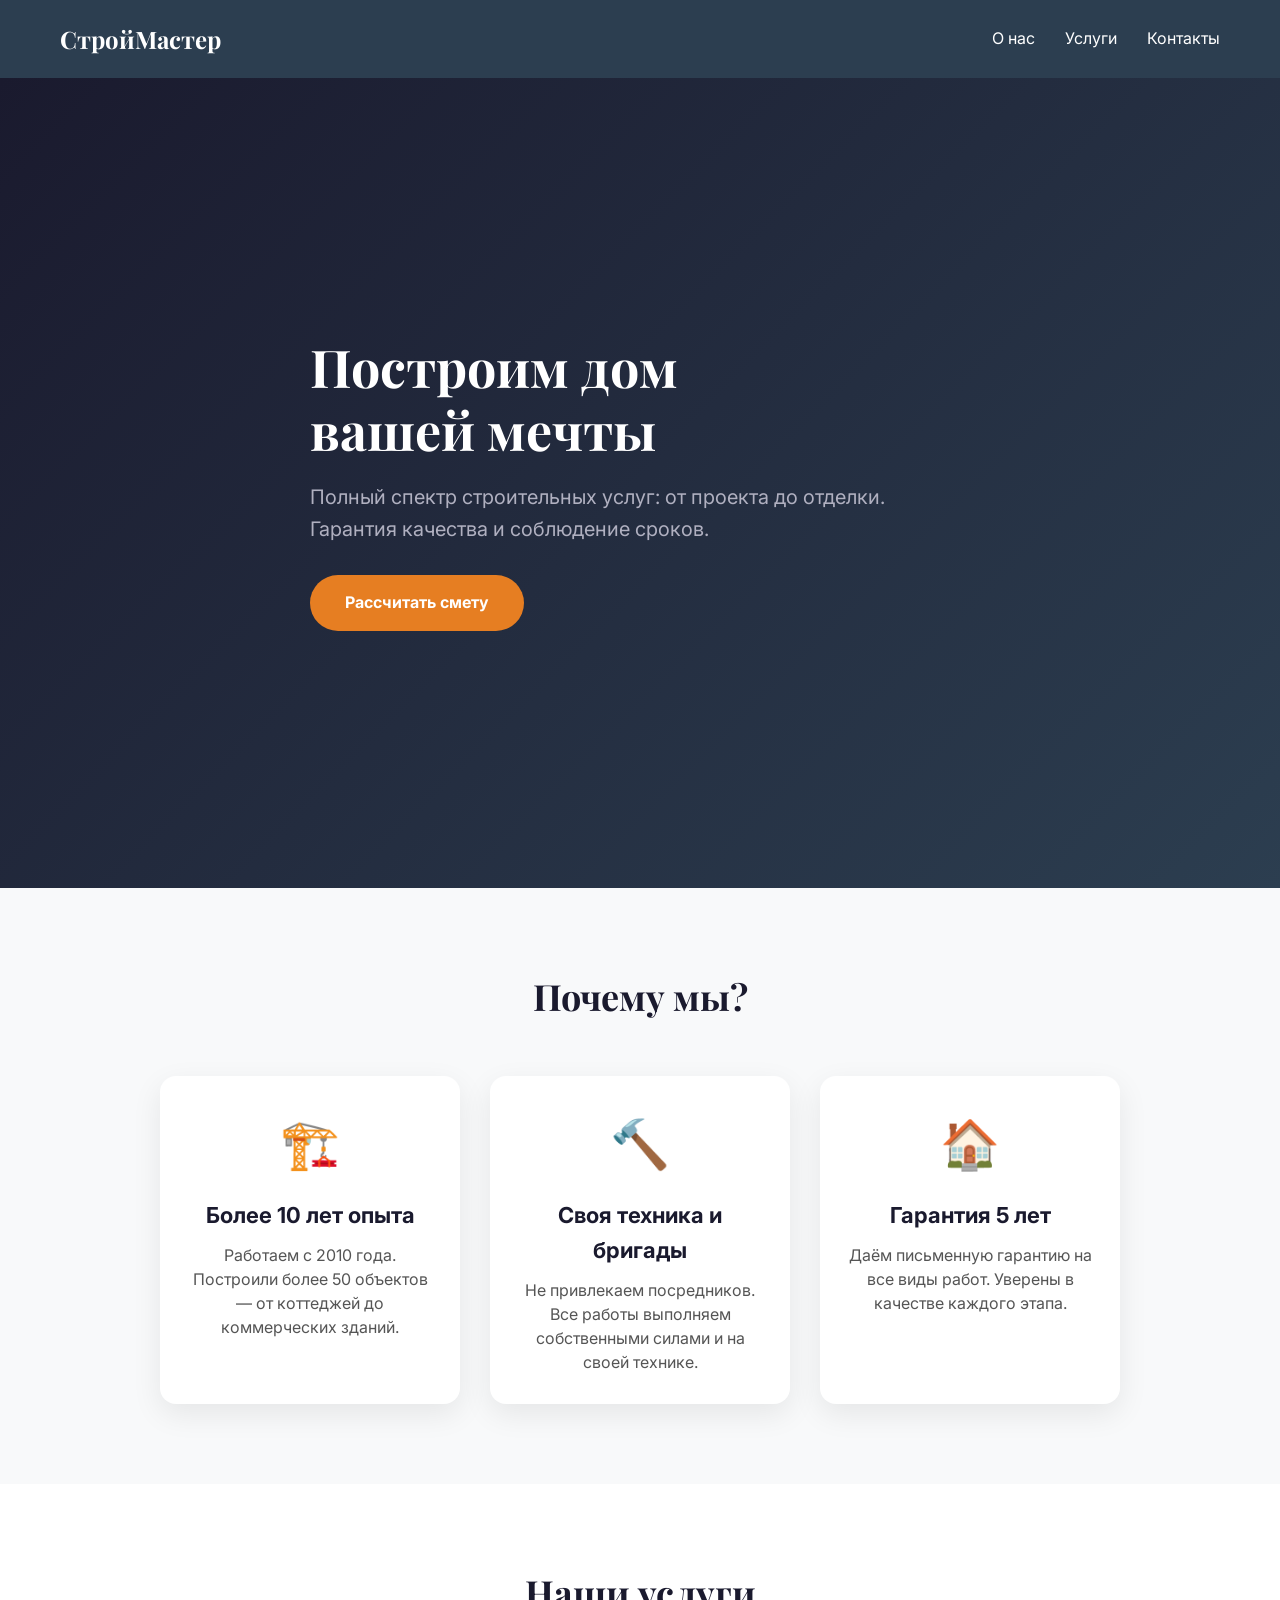
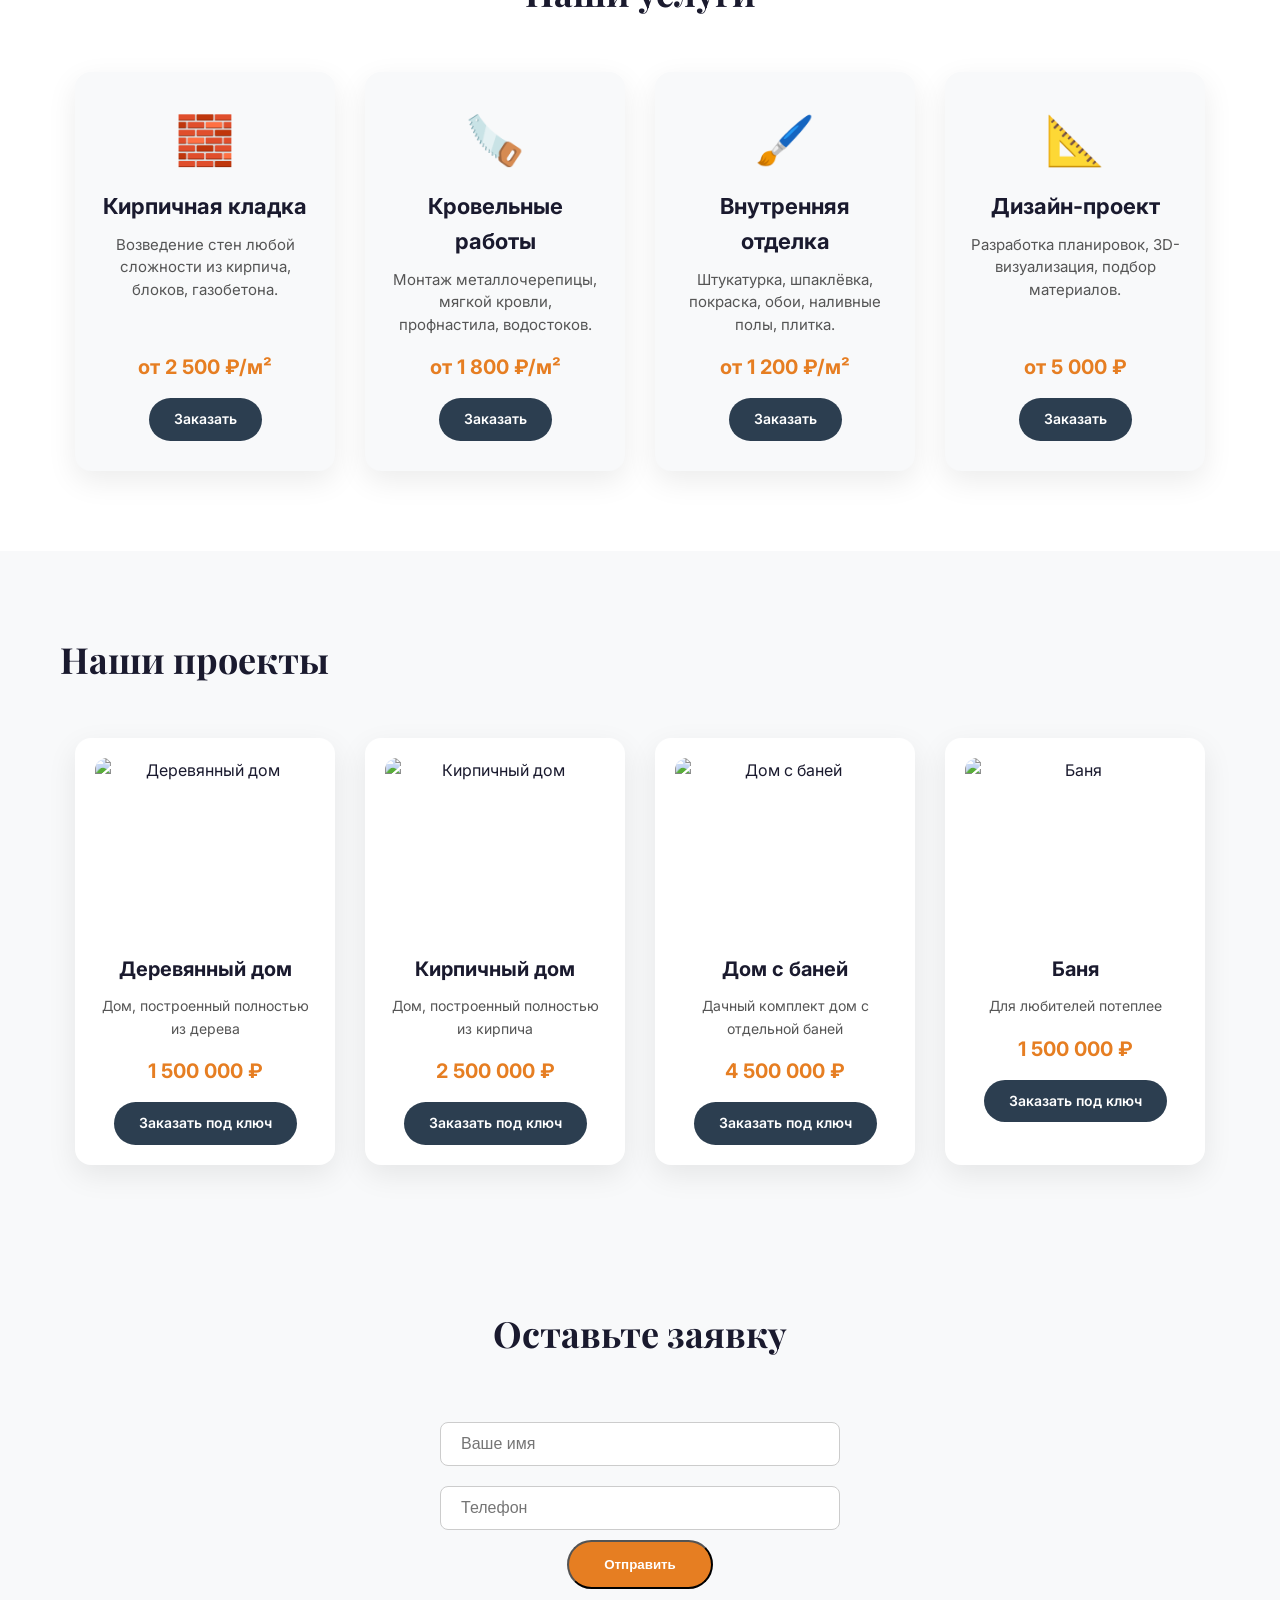
==== stroymaster/index.html @ 9d482be2 "Модальное окно работает: открытие по кнопкам, закрытие по крестику и фону" ====
<!DOCTYPE html>
<html lang="ru">
<head>
  <meta charset="UTF-8" />
  <meta name="viewport" content="width=device-width, initial-scale=1.0" />
  <title>СтройМастер - Строительные услуги</title>
  <link href="https://fonts.googleapis.com/css2?family=Inter:wght@400;700&family=Playfair+Display:wght@700&display=swap" rel="stylesheet" />
  <link rel="stylesheet" href="style.css" />
</head>
<body>

  <!-- ШАПКА -->
  <header>
    <div class="container">
      <div class="logo">СтройМастер</div>
      <nav>
        <ul>
          <li><a href="#about">О нас</a></li>
          <li><a href="#services">Услуги</a></li>
          <li><a href="#contact">Контакты</a></li>
        </ul>
      </nav>
    </div>
  </header>

  <!-- ОСНОВНОЙ КОНТЕНТ -->
  <main>

    <!-- ГЕРОЙ -->
    <section class="hero">
      <div class="container hero-content">
        <h1>Построим дом <br> вашей мечты</h1>
        <p>Полный спектр строительных услуг: от проекта до отделки. Гарантия качества и соблюдение сроков.</p>
        <a href="#contact" class="btn">Рассчитать смету</a>
      </div>
    </section>

    <!-- О НАС (ПРЕИМУЩЕСТВА) -->
    <section id="about" class="about">
      <div class="container">
        <h2 class="section-title">Почему мы?</h2>
        <div class="about-grid">
          <div class="about-card">
            <div class="about-icon">🏗️</div>
            <h3>Более 10 лет опыта</h3>
            <p>Работаем с 2010 года. Построили более 50 объектов — от коттеджей до коммерческих зданий.</p>
          </div>
          <div class="about-card">
            <div class="about-icon">🔨</div>
            <h3>Своя техника и бригады</h3>
            <p>Не привлекаем посредников. Все работы выполняем собственными силами и на своей технике.</p>
          </div>
          <div class="about-card">
            <div class="about-icon">🏠</div>
            <h3>Гарантия 5 лет</h3>
            <p>Даём письменную гарантию на все виды работ. Уверены в качестве каждого этапа.</p>
          </div>
        </div>
      </div>
    </section>

    <!-- УСЛУГИ -->
    <section id="services" class="services">
      <div class="container">
        <h2 class="section-title">Наши услуги</h2>
        <div class="services-grid">
          <!-- 1 -->
          <div class="service-card">
            <div class="service-icon">🧱</div>
            <h3>Кирпичная кладка</h3>
            <p>Возведение стен любой сложности из кирпича, блоков, газобетона.</p>
            <span class="price">от 2 500 ₽/м²</span>
            <a href="#contact" class="btn-small">Заказать</a>
          </div>
          <!-- 2 -->
          <div class="service-card">
            <div class="service-icon">🪚</div>
            <h3>Кровельные работы</h3>
            <p>Монтаж металлочерепицы, мягкой кровли, профнастила, водостоков.</p>
            <span class="price">от 1 800 ₽/м²</span>
            <a href="#contact" class="btn-small">Заказать</a>
          </div>
          <!-- 3 -->
          <div class="service-card">
            <div class="service-icon">🖌️</div>
            <h3>Внутренняя отделка</h3>
            <p>Штукатурка, шпаклёвка, покраска, обои, наливные полы, плитка.</p>
            <span class="price">от 1 200 ₽/м²</span>
            <a href="#contact" class="btn-small">Заказать</a>
          </div>
          <!-- 4 -->
          <div class="service-card">
            <div class="service-icon">📐</div>
            <h3>Дизайн-проект</h3>
            <p>Разработка планировок, 3D-визуализация, подбор материалов.</p>
            <span class="price">от 5 000 ₽</span>
            <a href="#contact" class="btn-small">Заказать</a>
          </div>
        </div>
      </div>
    </section>
    <section class="projects">
  <div class="container">
    <h2 class="section-title">Наши проекты</h2>
    <div class="projects-grid">

      <div class="project-card">
        <img src="https://images.unsplash.com/photo-1518780664697-55e3ad937233?w=600&h=400&fit=crop" alt="Деревянный дом" class="project-img" />
        <h3>Деревянный дом</h3>
        <p>Дом, построенный полностью из дерева</p>
        <span class="price">1 500 000 ₽</span>
        <a href="#" class="btn-small">Заказать под ключ</a>
      </div>

      <div class="project-card">
        <img src="https://images.unsplash.com/photo-1564013799919-ab600027ffc6?w=600&h=400&fit=crop" alt="Кирпичный дом" class="project-img" />
        <h3>Кирпичный дом</h3>
        <p>Дом, построенный полностью из кирпича</p>
        <span class="price">2 500 000 ₽</span>
        <a href="#" class="btn-small">Заказать под ключ</a>
      </div>

      <div class="project-card">
        <img src="https://images.unsplash.com/photo-1580587771525-78b9dba3b914?w=600&h=400&fit=crop" alt="Дом с баней" class="project-img" />
        <h3>Дом с баней</h3>
        <p>Дачный комплект дом с отдельной баней</p>
        <span class="price">4 500 000 ₽</span>
        <a href="#" class="btn-small">Заказать под ключ</a>
      </div>

      <div class="project-card">
        <img src="https://images.unsplash.com/photo-1600566753190-17f0baa2a6c3?w=600&h=400&fit=crop" alt="Баня" class="project-img" />
        <h3>Баня</h3>
        <p>Для любителей потеплее</p>
        <span class="price">1 500 000 ₽</span>
        <a href="#" class="btn-small">Заказать под ключ</a>
      </div>

    </div>
  </div>
</section>
<section class="form-section">
  <div class ="container">
    <h2 class="section-title">Оставьте заявку</h2>
    <form id="orderForm">
      <input type="text" id="name" placeholder="Ваше имя" required />
      <input type="tel" id="phone" placeholder="Телефон" required />
      <button type="submit" class="btn">Отправить</button>
    </form>
<div id="formMessage"></div>
</div>
</section>
</main>
<script>
  const form = document.getElementById('orderForm');
  const messageBlock = document.getElementById('formMessage');

  if (form && messageBlock) {
    form.addEventListener('submit', function (event) {
      event.preventDefault();

      const name = document.getElementById('name').value.trim();
      const phone = document.getElementById('phone').value.trim();

      if (name === '' || phone === '') {
        messageBlock.textContent = '❌ Заполните все поля!';
        messageBlock.style.color = 'red';
      } else if (phone.length < 10) {
        messageBlock.textContent = '❌ Введите корректный номер (не менее 10 цифр)';
        messageBlock.style.color = 'red';
      } else {
        messageBlock.textContent = '✅ Спасибо! Мы свяжемся с вами.';
        messageBlock.style.color = 'green';
        document.getElementById('name').value = '';
        document.getElementById('phone').value = '';
      }
    });
  }
</script>
<script>
  console.log('Скрипт анимации загружен');
  const sections = document.querySelectorAll('.about, .services, .projects, .form-section');
  const observer = new IntersectionObserver((entries) => {
    entries.forEach(entry => {
      if (entry.isIntersecting) {
        entry.target.classList.add('visible');
      }
    });
  }, {
    threshold: 0.2
  });
  sections.forEach(section => observer.observe(section));
</script>
<button id="backToTop" class="back-to-top" title="Наверх">⬆</button>
<script>
  const backToTopBtn = document.getElementById('backToTop');

  window.addEventListener('scroll', function () {
    if (window.scrollY > 500) {
      backToTopBtn.classList.add('show');
    } else {
      backToTopBtn.classList.remove('show');
    }
  });

  backToTopBtn.addEventListener('click', function () {
    window.scrollTo({
      top: 0,
      behavior: 'smooth'
    });
  });
</script>
<div id="modal" class="modal">
  <div class="modal-content">
    <span class="close-modal">&times;</span>
    <h2>Оставьте заявку</h2>
    <form id="modalForm">
      <input type="text" id="modalName" placeholder="Ваше имя" required />
      <input type="tel" id="modalPhone" placeholder="Телефон" required />
      <button type="submit" class="btn">Отправить</button>
    </form>
    <div id="modalMessage"></div>
  </div>
</div>
</div>
<script>
  const modal = document.getElementById('modal');
  const closeBtn = document.querySelector('.close-modal');
  const orderBtns = document.querySelectorAll('.btn, .btn-small');

  orderBtns.forEach(btn => {
    btn.addEventListener('click', function(e) {
      e.preventDefault();
      modal.classList.add('show');
    });
  });

  closeBtn.addEventListener('click', function() {
    modal.classList.remove('show');
  });

  modal.addEventListener('click', function(e) {
    if (e.target === modal) modal.classList.remove('show');
  });
</script>
</body>
</html>
---- stroymaster/style.css ----
/* 1. Обнуление отступов */
*, *::before, *::after {
  margin: 0;
  padding: 0;
  box-sizing: border-box;
  scroll-behavior: smooth;
}

body {
  font-family: 'Inter', sans-serif;
  line-height: 1.6;
  color: #1a1a2e;
  background-color: #ffffff;
}

.container {
  max-width: 1200px;
  margin: 0 auto;
  padding: 0 20px;
}

/* ======= ШАПКА ======= */
header {
  background-color: #2c3e50; /* тёмно-синий */
  color: #ffffff;
  padding: 20px 0;
}

header .container {
  display: flex;
  justify-content: space-between;
  align-items: center;
}

.logo {
  font-size: 24px;
  font-weight: 700;
  font-family: 'Playfair Display', serif;
}

nav ul {
  list-style: none;
  display: flex;
  gap: 30px;
}

nav ul li a {
  color: #ffffff;
  text-decoration: none;
  font-weight: 400;
  transition: color 0.3s;
}

nav ul li a:hover {
  color: #e67e22; /* оранжевый акцент */
}

/* ======= ГЕРОЙ ======= */
.hero {
  background: linear-gradient(135deg, #1a1a2e 0%, #2c3e50 100%);
  color: #ffffff;
  min-height: 90vh;
  display: flex;
  align-items: center;
}

.hero-content {
  max-width: 700px;
}

.hero h1 {
  font-family: 'Playfair Display', serif;
  font-size: 52px;
  line-height: 1.2;
  margin-bottom: 20px;
}

.hero p {
  font-size: 20px;
  margin-bottom: 30px;
  color: #b0b0c0;
}

.btn {
  display: inline-block;
  background-color: #e67e22; /* оранжевый */
  color: #ffffff;
  padding: 15px 35px;
  border-radius: 50px;
  text-decoration: none;
  font-weight: 700;
  transition: background-color 0.3s, transform 0.2s;
}

.btn:hover {
  background-color: #d35400; /* тёмно-оранжевый */
  transform: scale(1.05);
}

/* ======= О НАС ======= */
.about {
  padding: 80px 0;
  background-color: #f8f9fa;
  text-align: center;
}

.section-title {
  font-family: 'Playfair Display', serif;
  font-size: 36px;
  margin-bottom: 50px;
  color: #1a1a2e;
}

.about-grid {
  display: flex;
  gap: 30px;
  justify-content: center;
  flex-wrap: wrap;
}

.about-card {
  background-color: #ffffff;
  padding: 30px 25px;
  border-radius: 16px;
  box-shadow: 0 10px 30px rgba(0, 0, 0, 0.08);
  width: 300px;
  text-align: center;
  transition: transform 0.3s, box-shadow 0.3s;
}

.about-card:hover {
  transform: translateY(-10px);
  box-shadow: 0 15px 40px rgba(0, 0, 0, 0.15);
}

.about-icon {
  font-size: 48px;
  margin-bottom: 15px;
}

.about-card h3 {
  font-size: 22px;
  margin-bottom: 10px;
  color: #1a1a2e;
}

.about-card p {
  font-size: 16px;
  line-height: 1.5;
  color: #555;
}

/* ======= УСЛУГИ ======= */
.services {
  padding: 80px 0;
  background-color: #ffffff;
  text-align: center;
}

.services-grid {
  display: flex;
  gap: 30px;
  justify-content: center;
  flex-wrap: wrap;
}

.service-card {
  background-color: #f8f9fa;
  padding: 30px 25px;
  border-radius: 16px;
  box-shadow: 0 10px 30px rgba(0, 0, 0, 0.08);
  width: 260px;
  text-align: center;
  transition: transform 0.3s, box-shadow 0.3s;
  display: flex;
  flex-direction: column;
  align-items: center;
}

.service-card:hover {
  transform: translateY(-10px);
  box-shadow: 0 15px 40px rgba(0, 0, 0, 0.15);
}

.service-icon {
  font-size: 48px;
  margin-bottom: 10px;
}

.service-card h3 {
  font-size: 22px;
  margin-bottom: 10px;
  color: #1a1a2e;
}

.service-card p {
  font-size: 15px;
  line-height: 1.5;
  color: #555;
  margin-bottom: 15px;
  flex-grow: 1;
}

.price {
  font-size: 20px;
  font-weight: 700;
  color: #e67e22; /* оранжевый */
  margin-bottom: 15px;
}

.btn-small {
  display: inline-block;
  background-color: #2c3e50; /* тёмно-синий */
  color: #ffffff;
  padding: 10px 25px;
  border-radius: 50px;
  text-decoration: none;
  font-weight: 600;
  font-size: 14px;
  transition: background-color 0.3s, transform 0.2s;
}

.btn-small:hover {
  background-color: #e67e22; /* оранжевый при наведении */
  transform: scale(1.05);
}
.projects {
  padding: 80px 0;
  background-color: #f8f9fa;
}

.projects-grid {
  display: flex;
  gap: 30px;
  justify-content: center;
  flex-wrap: wrap;
}

.projects-card {
  background-color: #ffffff;
  padding: 25px 20px;
  border-radius: 16px;
  box-shadow: 0 10px 30px rgba(0, 0, 0, 0.08);
  width: 260px;
  text-align: center;
  transition: transform 0.3s, box-shadow 0.3s;
  display: flex;
  flex-direction:column;
  align-items:center;
}

.projects-card:hover {
  transform: translateY(-10px);
  box-shadow: 0 15px 40px rgba(0, 0, 0, 0.15);
}

.projects-icon {
  font-size: 48px;
  margin-bottom: 10px;
}

.projects-card h3 {
  font-size: 22px;
  margin-bottom: 10px;
  color: #1a1a2e;
}

.projects-card p {
  font-size: 14px;
  color: #555;
  margin-bottom: 15px;
}

@media (max-width: 768px) {
  .project-card {
    width: 100%;
    max-width: 350px;
  }
}

/* ======= АДАПТИВНОСТЬ ======= */
@media (max-width: 768px) {
  .hero h1 {
    font-size: 32px;
  }
  .hero p {
    font-size: 17px;
  }
  .about-card,
  .service-card {
    width: 100%;
    max-width: 350px;
  }
  header .container {
    flex-direction: column;
    gap: 15px;
  }
  nav ul {
    gap: 15px;
    flex-wrap: wrap;
    justify-content: center;
  }
}
/* ======= НАШИ ПРОЕКТЫ ======= */
.projects {
  padding: 80px 0;
  background-color: #f8f9fa;
}

.projects-grid {
  display: flex;
  gap: 30px;
  justify-content: center;
  flex-wrap: wrap;
}

.project-card {
  background-color: #ffffff;
  padding: 25px 20px;
  border-radius: 16px;
  box-shadow: 0 10px 30px rgba(0,0,0,0.08);
  width: 260px;
  text-align: center;
  transition: transform 0.3s, box-shadow 0.3s;
  display: flex;
  flex-direction: column;
  align-items: center;
}

.project-card:hover {
  transform: translateY(-10px);
  box-shadow: 0 15px 40px rgba(0,0,0,0.15);
}

.project-icon {
  font-size: 48px;
  margin-bottom: 10px;
}

.project-card h3 {
  font-size: 20px;
  margin-bottom: 10px;
  color: #1a1a2e;
}

.project-card p {
  font-size: 14px;
  color: #555;
  margin-bottom: 15px;
}

@media (max-width: 768px) {
  .project-card {
    width: 100%;
    max-width: 350px;
  }
}
.form-section {
  padding: 60px 0;
  background-color: #f8f9fa;
  text-align: center;
}

form {
  max-width: 400px;
  margin: 0 auto;
}

input {
  width: 100%;
  padding: 12px 20px;
  margin: 10px 0;
  border: 1px solid #ccc;
  border-radius: 8px;
  font-size: 16px;
  box-sizing: border-box;
}

input:focus {
  border-color: #e67e22;
  outline: none;
}

#formMessage {
  margin-top: 15px;
  font-weight: 600;
}

@media (max-width: 600px) {
  .hero h1 {
    font-size: 16px;
  }
  .about-grid,
  .services-grid,
  .projects-grid {
    flex-direction: column;
    align-items: center;
  }
  .about-card,
  .service-card,
  .project-card {
    width: 90%;
    max-width: 350px;
  }
  form {
    width: 90%;
  }
  input {
    width: 100%;
  }
}
.about,
.services,
.projects,
.form-section {
  opacity: 0;
  transform: translateY(40px);    /* ✅ Без пробела */
  transition: opacity 1.8s ease, transform 1.8s ease;
}
.about.visible,
.services.visible,
.projects.visible,
.form-section.visible {           /* ✅ Добавил .form-section.visible, чтобы форма тоже появлялась */
  opacity: 1;
  transform: translateY(0);       /* ✅ Без пробела */
}
.back-to-top {
  position: fixed;
  bottom: 30px;
  right: 30px;
  width: 50px;
  height: 50px;
  border-radius: 50%;
  background-color: #e67e22;
  color: #ffffff;
  border: none;
  font-size: 24px;
  cursor: pointer;
  box-shadow: 0 4px 15px rgba(0, 0, 0, 0.2);
  transition: opacity 0.3s, transform 0.3s;
  opacity: 0;
  transform: translateY(20px);
  pointer-events: none;
  z-index: 1000;
}
.back-to-top.show {
  opacity: 1;
  transform: translateY(0);
  pointer-events: auto;
}
.back-to-top:hover {
  background-color: #d35400;
  transform: scale(1.1);
}
.project-img {
  width: 100%;
  height: 180px;
  object-fit: cover;
  border-radius: 12 px;
  margin-bottom: 15 px;
}
.project-card {
  background-color: #ffffff;
  padding: 20px; /* Внутренние отступы */
  border-radius: 16px;
  box-shadow: 0 10px 30px rgba(0,0,0,0.08);
  width: 260px;
  text-align: center;
  transition: transform 0.3s, box-shadow 0.3s;
  display: flex;
  flex-direction: column;
  align-items: center;
  overflow: hidden; /* ← ЭТО ГЛАВНОЕ: обрезает всё, что выходит за границы */
}

.project-img {
  width: 100%;
  height: 180px;          /* Фиксированная высота */
  object-fit: cover;      /* Обрезает фото, сохраняя пропорции */
  border-radius: 12px;    /* Скругление углов */
  margin-bottom: 15px;
}
.modal {
  display: none;
  position: fixed;
  top: 0;
  left: 0;
  width: 100%;
  height: 100%;
  background: rgba(0,0,0,0.6);
  justify-content: center;
  align-items: center;
  z-index: 1000;
}
.modal.show {
  display: flex;
}
.modal-content {
  background: white;
  padding: 30px;
  border-radius: 16px;
  max-width: 400px;
  width: 90%;
  position: relative;
}
.close-modal {
  position: absolute;
  top: 10px;
  right: 15px;
  font-size: 28px;
  cursor: pointer;
}
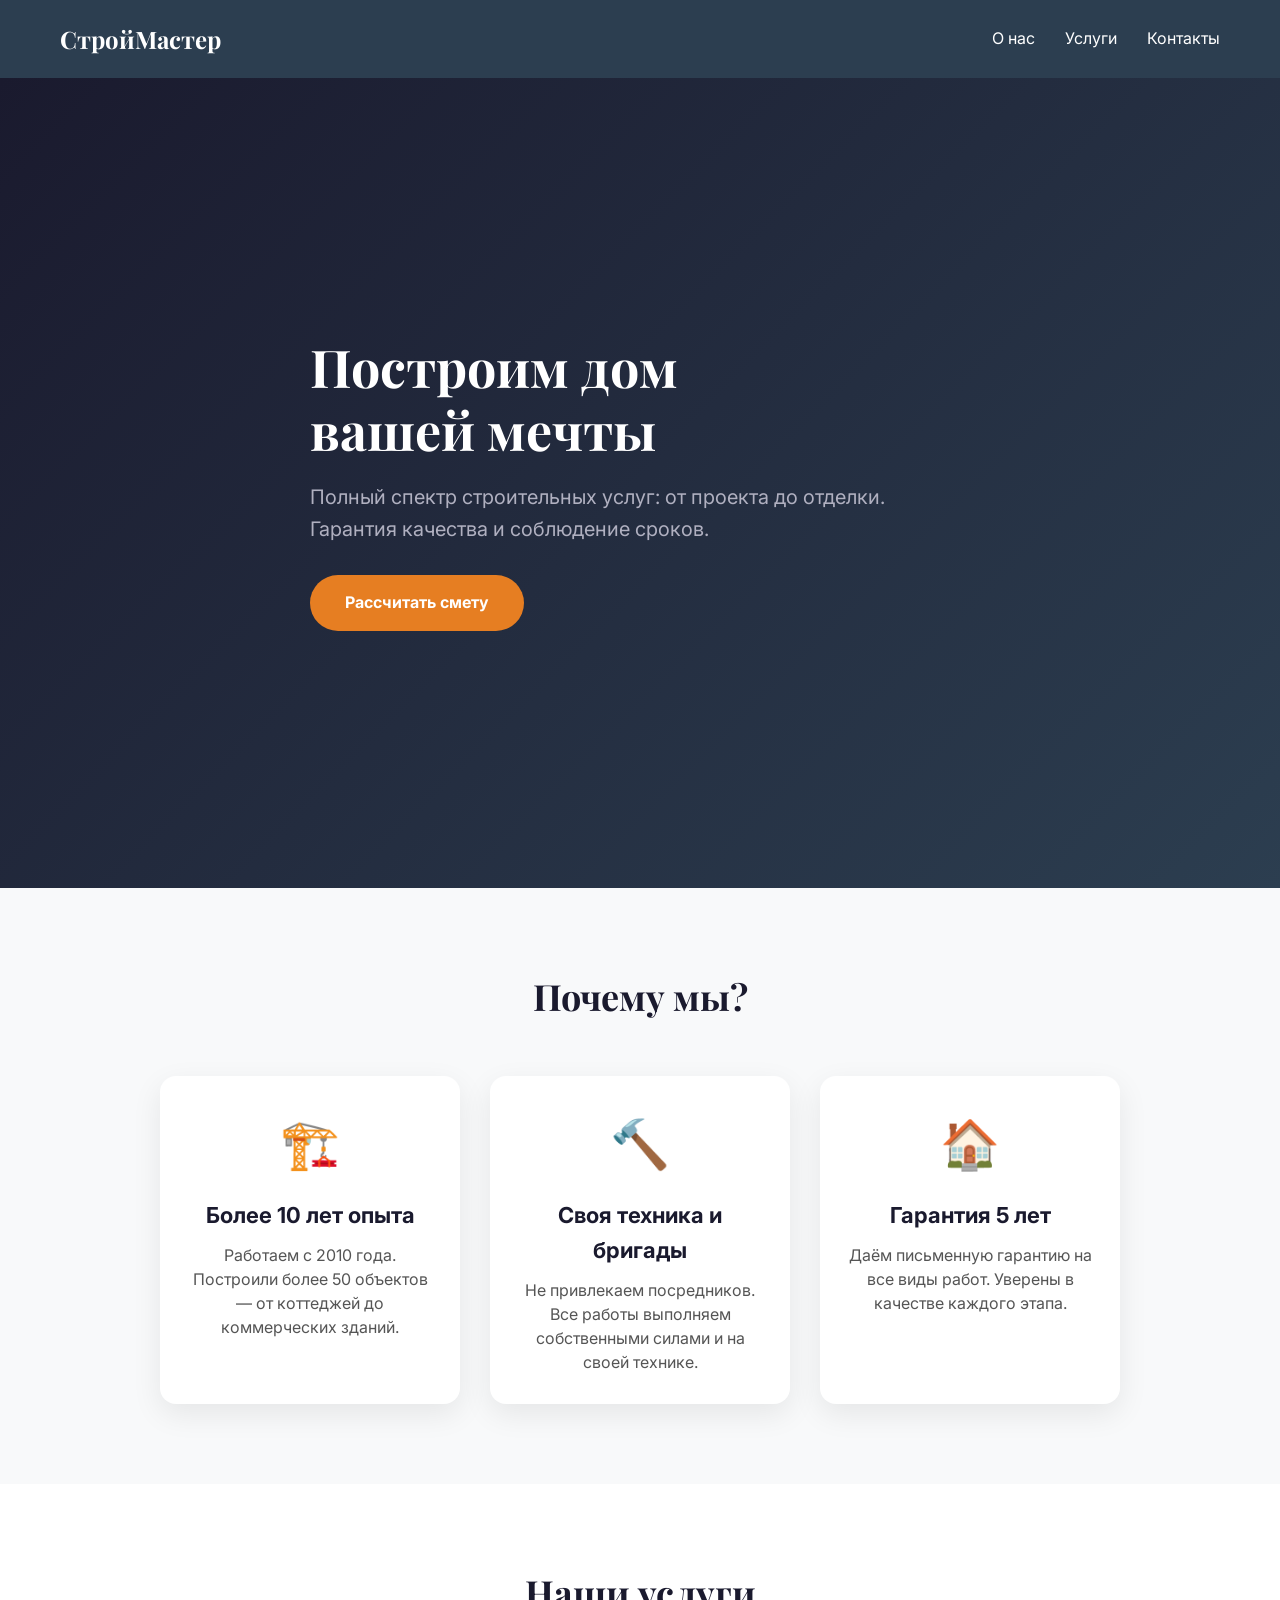
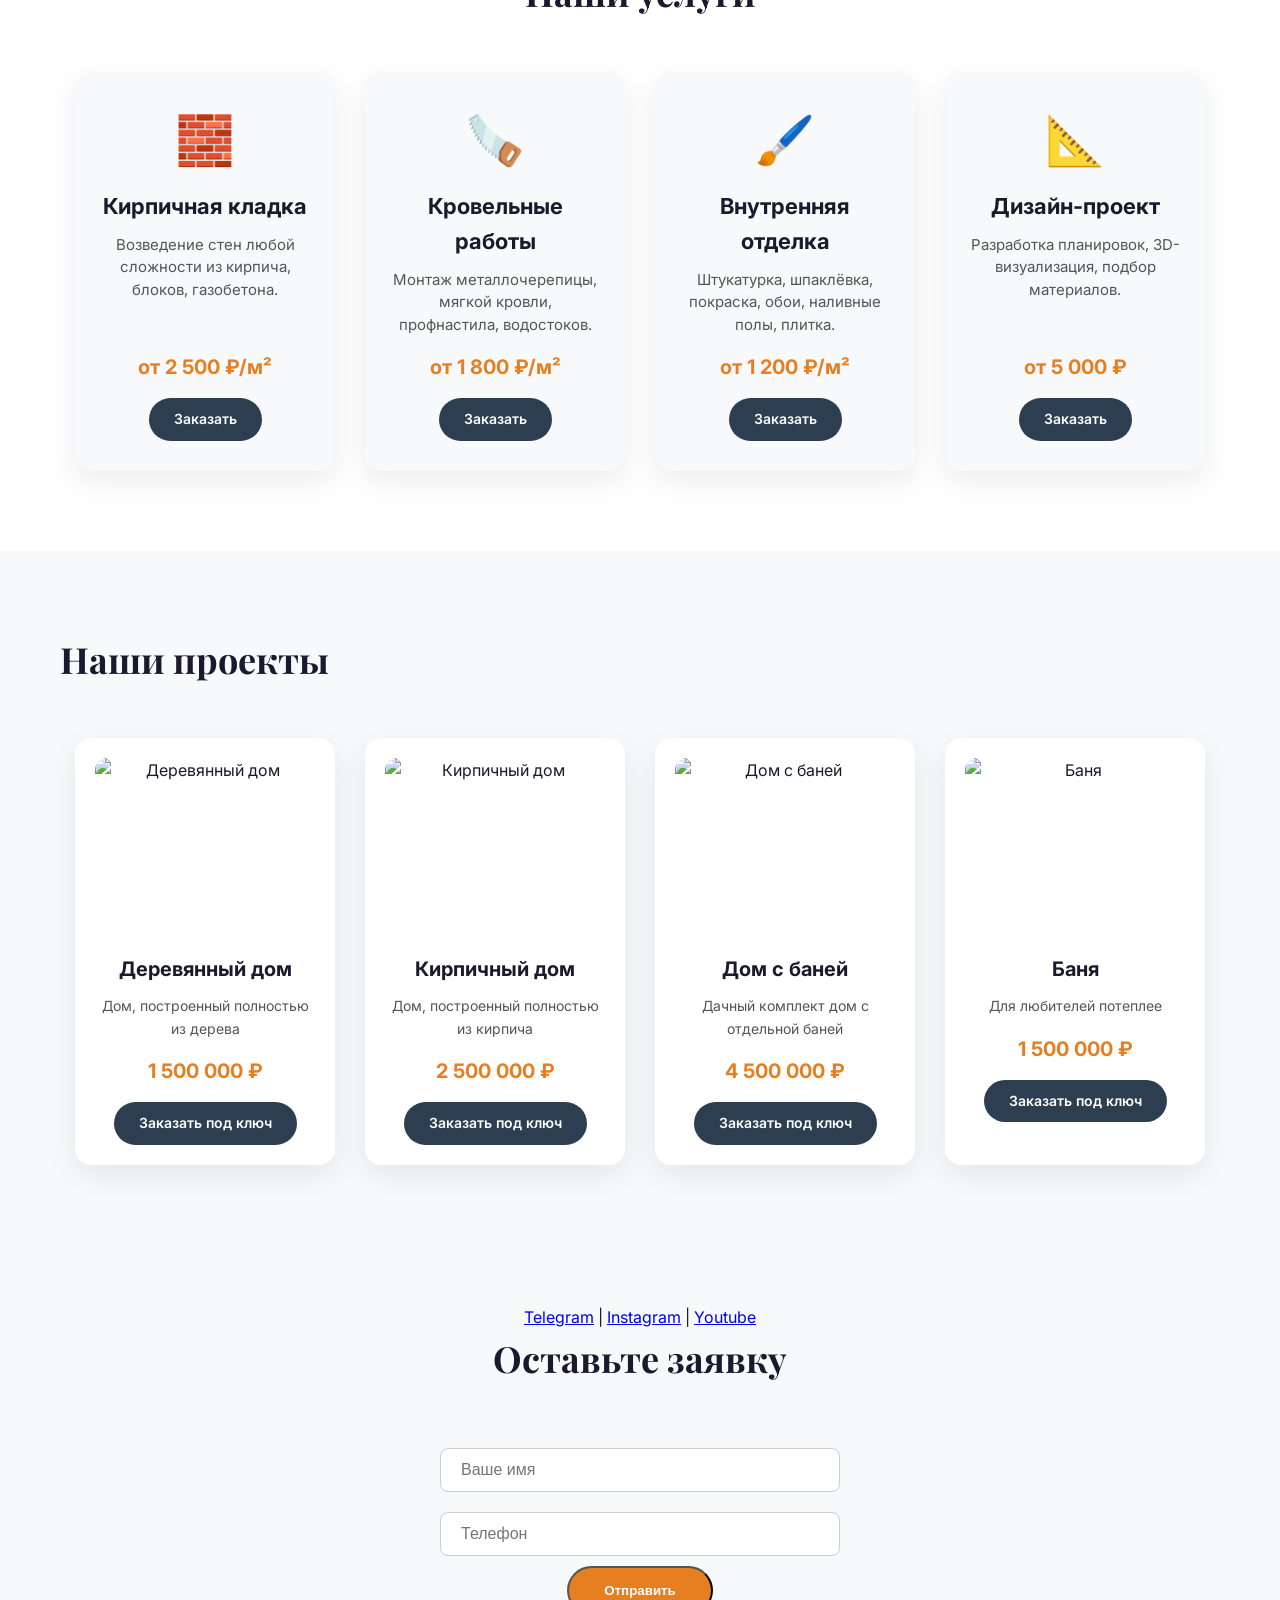
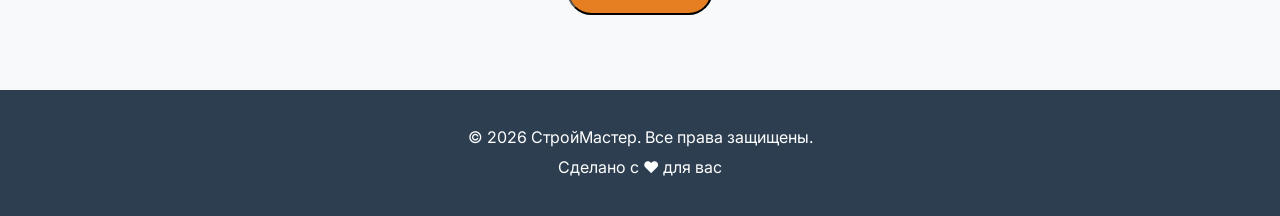
==== commit 5fd6f70e: "Добавил футер с автоматическим годом и копирайтом" ====
--- a/stroymaster/index.html
+++ b/stroymaster/index.html
@@ -141,6 +141,11 @@
 </section>
 <section class="form-section">
   <div class ="container">
+    <div class="social-links">
+      <a href="#">Telegram</a> |
+      <a href="#">Instagram</a> |
+      <a href="#">Youtube</a>
+    </div>
     <h2 class="section-title">Оставьте заявку</h2>
     <form id="orderForm">
       <input type="text" id="name" placeholder="Ваше имя" required />
@@ -243,5 +248,16 @@
     if (e.target === modal) modal.classList.remove('show');
   });
 </script>
+<footer class="footer">
+  <div class="container">
+    <p>© <span id="year" ></span> СтройМастер. Все права защищены.</p>
+    <p>Сделано с ❤️ для вас</p>
+  </div>
+</footer>
+<script>
+  const yearSpan = document.getElementById ('year');
+  const currentYear = new Date ().getFullYear();
+  yearSpan.textContent = currentYear;
+</script>
 </body>
 </html>
--- a/stroymaster/style.css
+++ b/stroymaster/style.css
@@ -509,4 +509,22 @@
   right: 15px;
   font-size: 28px;
   cursor: pointer;
+}
+.footer {
+  background-color: #2c3e50;
+  color: #ffffff;
+  padding: 30px 0;
+  text-align: center;
+  margin-top: 0;
+}
+.footer p {
+  margin: 5px 0;
+}
+.socia-links a {
+  color: #e67e22;
+  text-decoration: none;
+  margin: 0 10px;
+}
+.social-links a:hover {
+  color: #ffffff;
 }
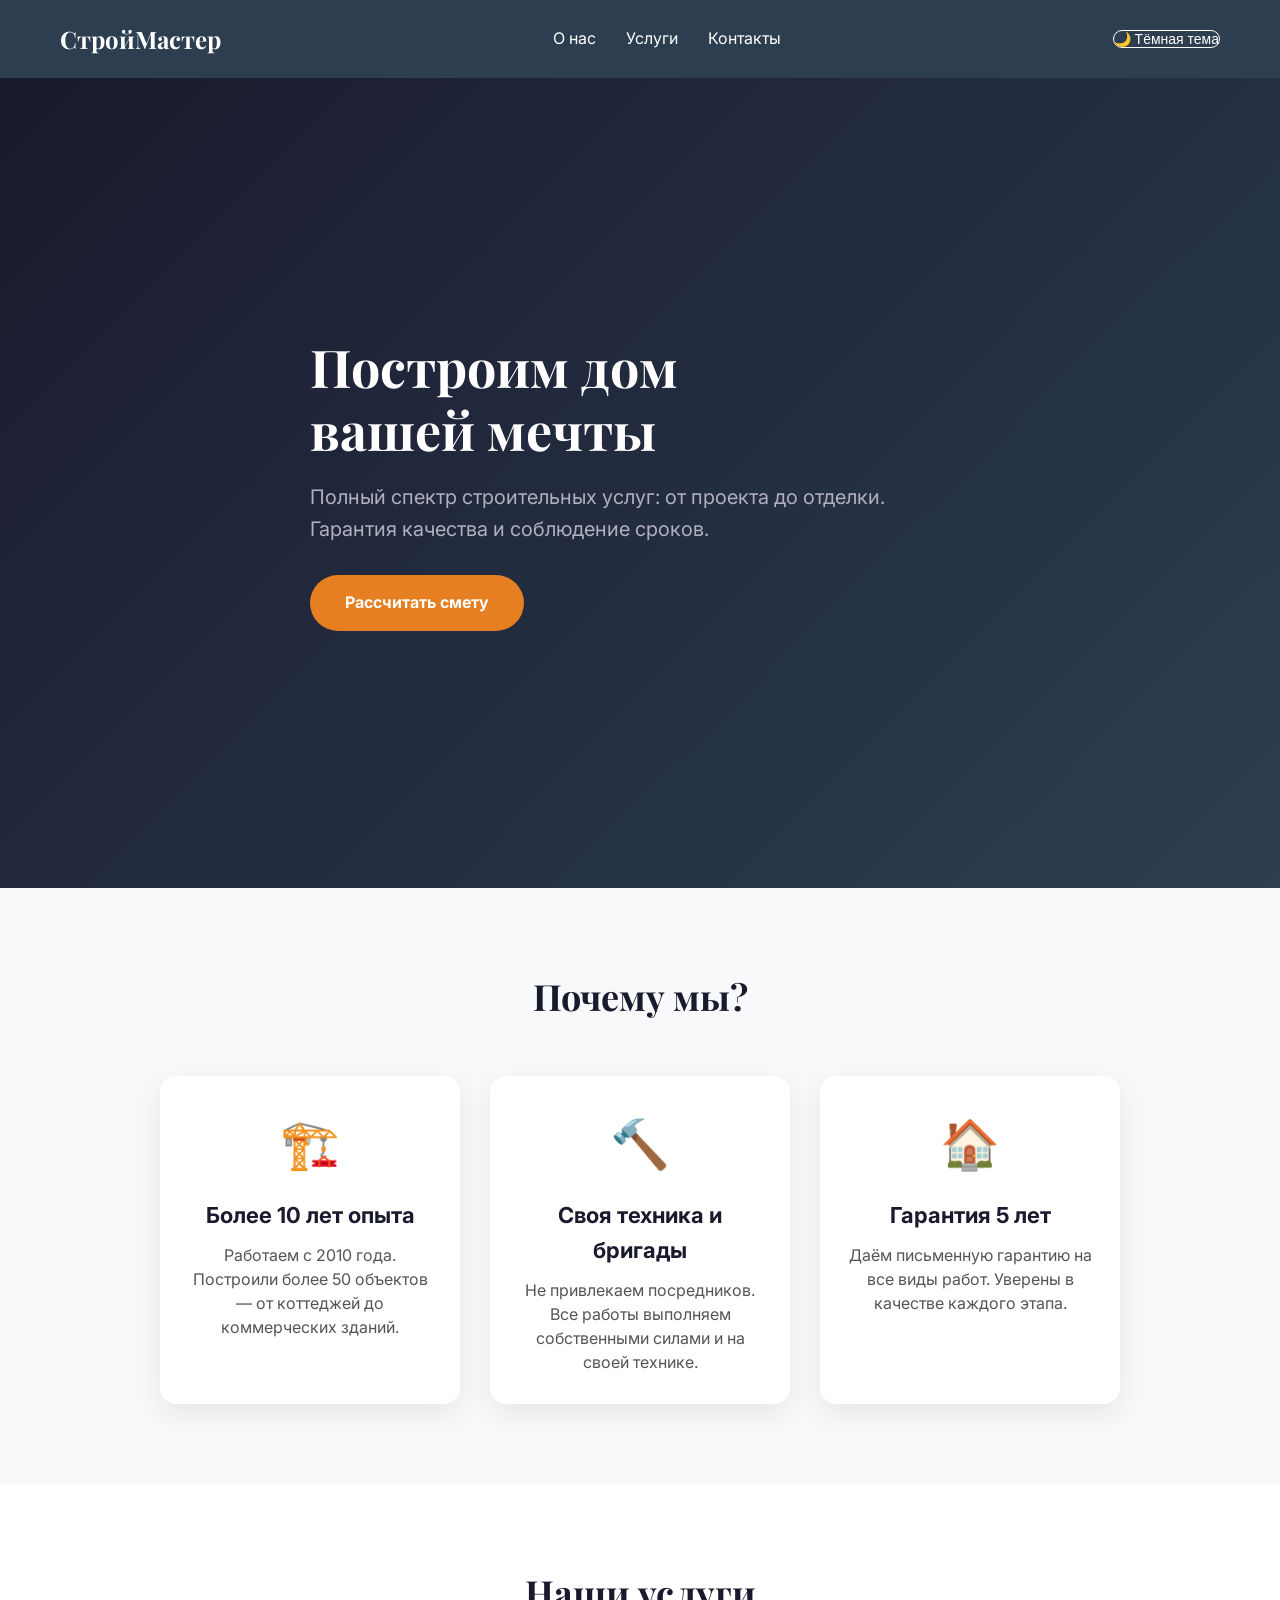
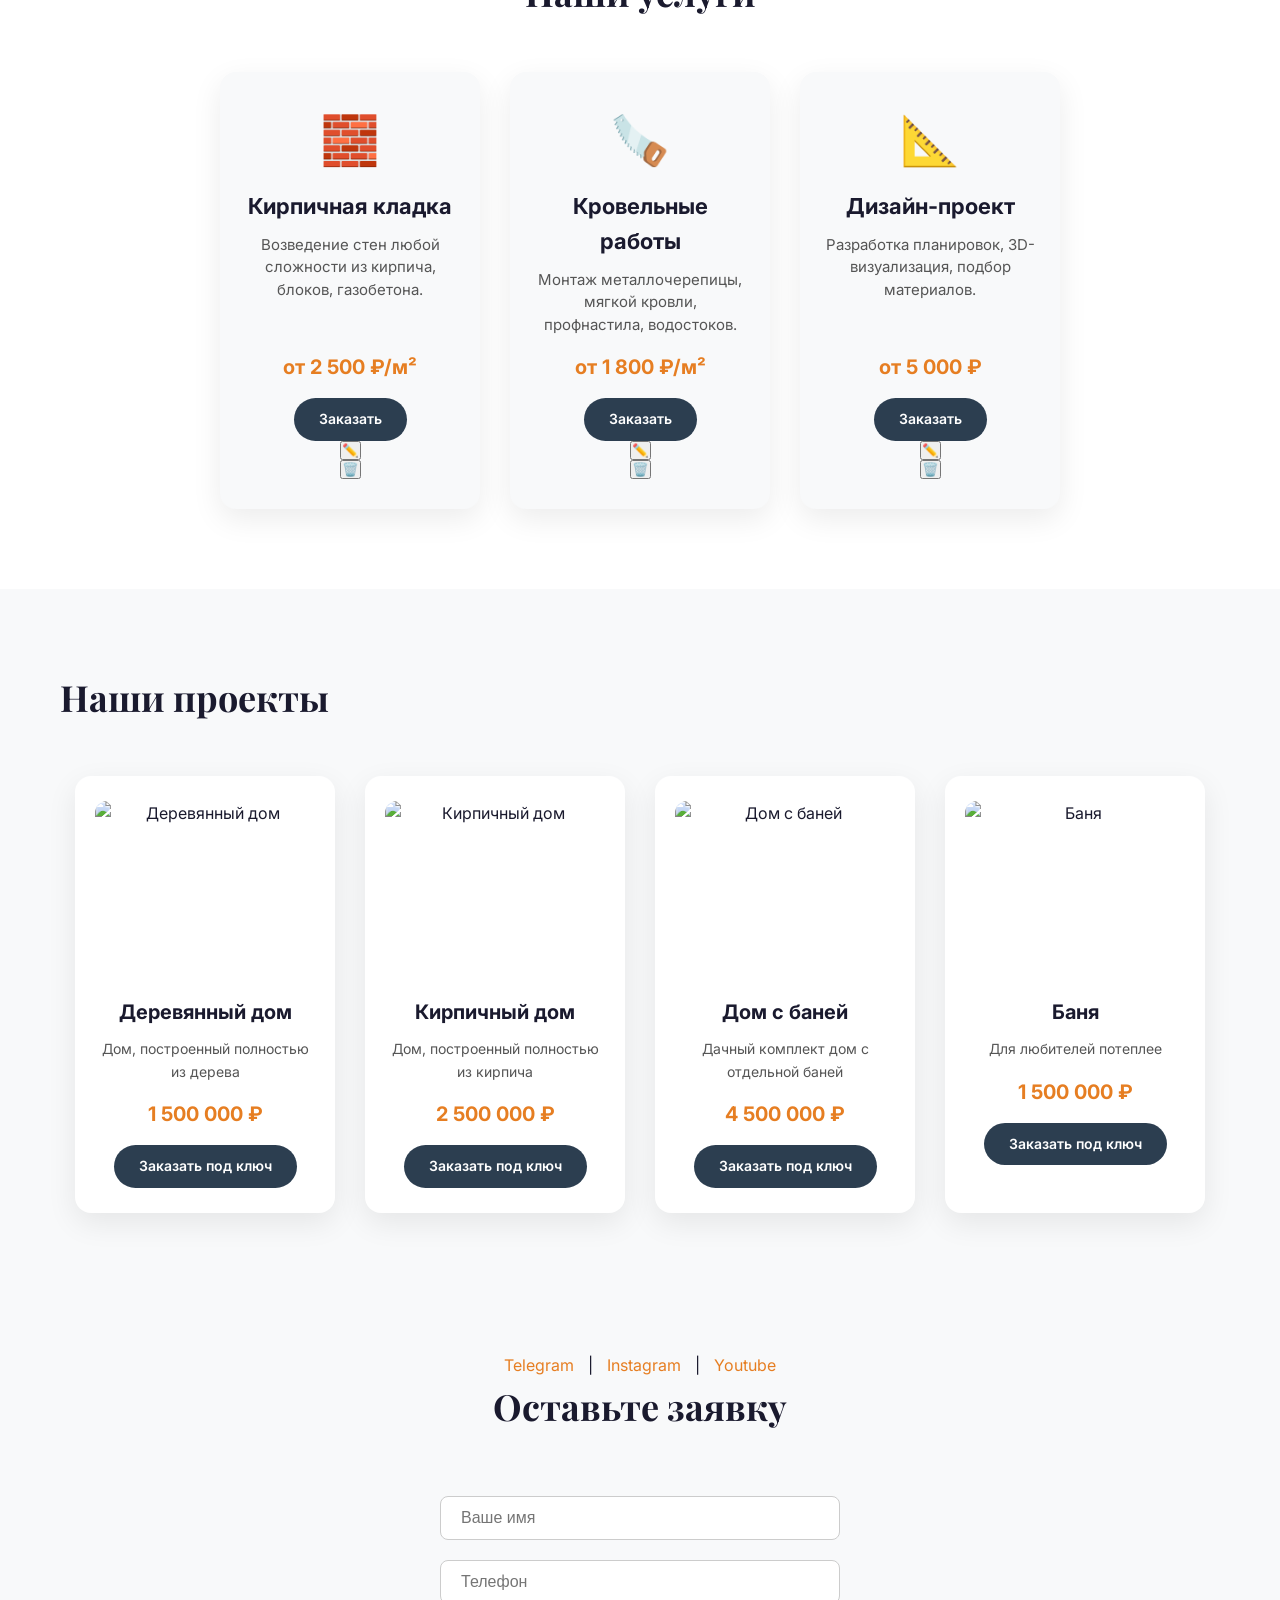
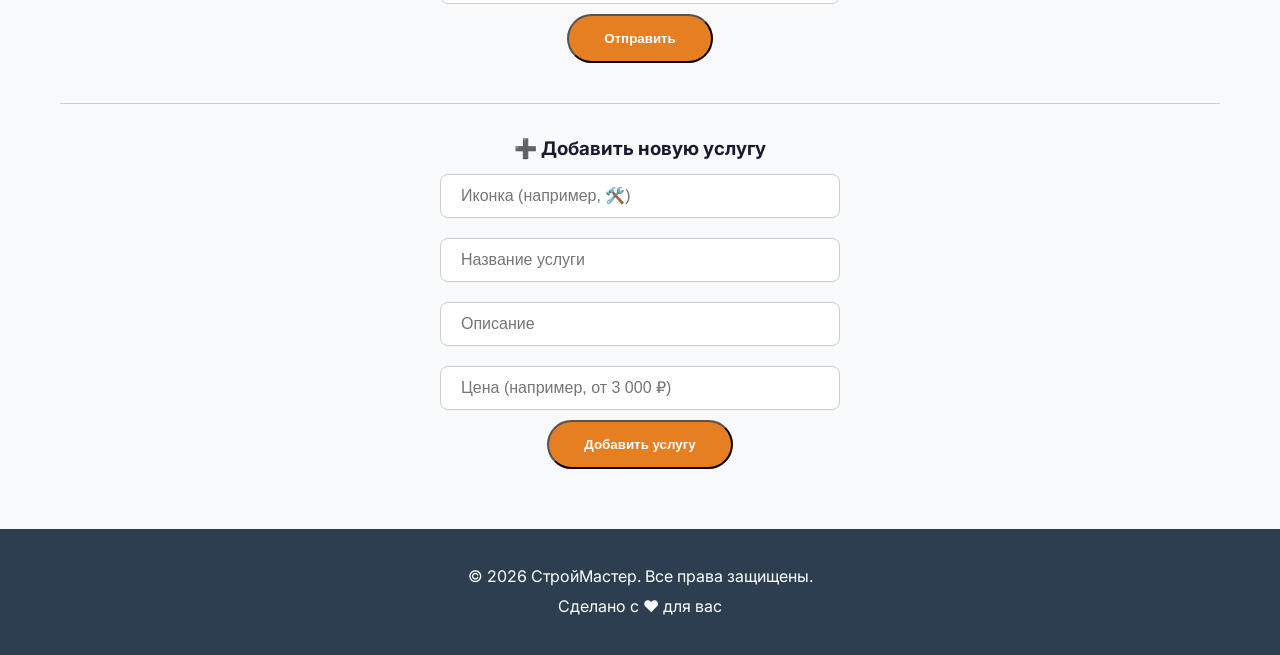
==== commit b91f28fd: "Проект СтройМастер завершён: полный CRUD для услуг, тёмная тема, адаптивность" ====
--- a/stroymaster/index.html
+++ b/stroymaster/index.html
@@ -20,6 +20,7 @@
           <li><a href="#contact">Контакты</a></li>
         </ul>
       </nav>
+      <button id="themeToggle" class="theme-toggle">🌙 Тёмная тема</button>
     </div>
   </header>
 
@@ -35,7 +36,7 @@
       </div>
     </section>
 
-    <!-- О НАС (ПРЕИМУЩЕСТВА) -->
+    <!-- О НАС -->
     <section id="about" class="about">
       <div class="container">
         <h2 class="section-title">Почему мы?</h2>
@@ -63,201 +64,372 @@
     <section id="services" class="services">
       <div class="container">
         <h2 class="section-title">Наши услуги</h2>
-        <div class="services-grid">
-          <!-- 1 -->
-          <div class="service-card">
-            <div class="service-icon">🧱</div>
-            <h3>Кирпичная кладка</h3>
-            <p>Возведение стен любой сложности из кирпича, блоков, газобетона.</p>
-            <span class="price">от 2 500 ₽/м²</span>
-            <a href="#contact" class="btn-small">Заказать</a>
-          </div>
-          <!-- 2 -->
-          <div class="service-card">
-            <div class="service-icon">🪚</div>
-            <h3>Кровельные работы</h3>
-            <p>Монтаж металлочерепицы, мягкой кровли, профнастила, водостоков.</p>
-            <span class="price">от 1 800 ₽/м²</span>
-            <a href="#contact" class="btn-small">Заказать</a>
-          </div>
-          <!-- 3 -->
-          <div class="service-card">
-            <div class="service-icon">🖌️</div>
-            <h3>Внутренняя отделка</h3>
-            <p>Штукатурка, шпаклёвка, покраска, обои, наливные полы, плитка.</p>
-            <span class="price">от 1 200 ₽/м²</span>
-            <a href="#contact" class="btn-small">Заказать</a>
-          </div>
-          <!-- 4 -->
-          <div class="service-card">
-            <div class="service-icon">📐</div>
-            <h3>Дизайн-проект</h3>
-            <p>Разработка планировок, 3D-визуализация, подбор материалов.</p>
-            <span class="price">от 5 000 ₽</span>
-            <a href="#contact" class="btn-small">Заказать</a>
+        <div class="services-grid"></div>
+      </div>
+    </section>
+
+    <!-- ПРОЕКТЫ -->
+    <section class="projects">
+      <div class="container">
+        <h2 class="section-title">Наши проекты</h2>
+        <div class="projects-grid">
+          <div class="project-card">
+            <img src="https://images.unsplash.com/photo-1518780664697-55e3ad937233?w=600&h=400&fit=crop" alt="Деревянный дом" class="project-img" />
+            <h3>Деревянный дом</h3>
+            <p>Дом, построенный полностью из дерева</p>
+            <span class="price">1 500 000 ₽</span>
+            <a href="#" class="btn-small">Заказать под ключ</a>
+          </div>
+          <div class="project-card">
+            <img src="https://images.unsplash.com/photo-1564013799919-ab600027ffc6?w=600&h=400&fit=crop" alt="Кирпичный дом" class="project-img" />
+            <h3>Кирпичный дом</h3>
+            <p>Дом, построенный полностью из кирпича</p>
+            <span class="price">2 500 000 ₽</span>
+            <a href="#" class="btn-small">Заказать под ключ</a>
+          </div>
+          <div class="project-card">
+            <img src="https://images.unsplash.com/photo-1580587771525-78b9dba3b914?w=600&h=400&fit=crop" alt="Дом с баней" class="project-img" />
+            <h3>Дом с баней</h3>
+            <p>Дачный комплект дом с отдельной баней</p>
+            <span class="price">4 500 000 ₽</span>
+            <a href="#" class="btn-small">Заказать под ключ</a>
+          </div>
+          <div class="project-card">
+            <img src="https://images.unsplash.com/photo-1600566753190-17f0baa2a6c3?w=600&h=400&fit=crop" alt="Баня" class="project-img" />
+            <h3>Баня</h3>
+            <p>Для любителей потеплее</p>
+            <span class="price">1 500 000 ₽</span>
+            <a href="#" class="btn-small">Заказать под ключ</a>
           </div>
         </div>
       </div>
     </section>
-    <section class="projects">
-  <div class="container">
-    <h2 class="section-title">Наши проекты</h2>
-    <div class="projects-grid">
-
-      <div class="project-card">
-        <img src="https://images.unsplash.com/photo-1518780664697-55e3ad937233?w=600&h=400&fit=crop" alt="Деревянный дом" class="project-img" />
-        <h3>Деревянный дом</h3>
-        <p>Дом, построенный полностью из дерева</p>
-        <span class="price">1 500 000 ₽</span>
-        <a href="#" class="btn-small">Заказать под ключ</a>
+
+    <!-- ФОРМА СВЯЗИ + ДОБАВЛЕНИЕ УСЛУГИ -->
+    <section class="form-section">
+      <div class="container">
+        <div class="social-links">
+          <a href="#">Telegram</a> |
+          <a href="#">Instagram</a> |
+          <a href="#">Youtube</a>
+        </div>
+        <h2 class="section-title">Оставьте заявку</h2>
+        <form id="orderForm">
+          <input type="text" id="name" placeholder="Ваше имя" required />
+          <input type="tel" id="phone" placeholder="Телефон" required />
+          <button type="submit" class="btn">Отправить</button>
+        </form>
+        <div id="formMessage"></div>
+
+        <!-- ФОРМА ДОБАВЛЕНИЯ УСЛУГИ -->
+        <div style="margin-top: 40px; border-top: 1px solid #ccc; padding-top: 30px;">
+          <h3>➕ Добавить новую услугу</h3>
+          <form id="addServiceForm">
+            <input type="text" id="newServiceIcon" placeholder="Иконка (например, 🛠️)" />
+            <input type="text" id="newServiceTitle" placeholder="Название услуги" />
+            <input type="text" id="newServiceDesc" placeholder="Описание" />
+            <input type="text" id="newServicePrice" placeholder="Цена (например, от 3 000 ₽)" />
+            <button type="submit" class="btn">Добавить услугу</button>
+          </form>
+        </div>
       </div>
-
-      <div class="project-card">
-        <img src="https://images.unsplash.com/photo-1564013799919-ab600027ffc6?w=600&h=400&fit=crop" alt="Кирпичный дом" class="project-img" />
-        <h3>Кирпичный дом</h3>
-        <p>Дом, построенный полностью из кирпича</p>
-        <span class="price">2 500 000 ₽</span>
-        <a href="#" class="btn-small">Заказать под ключ</a>
-      </div>
-
-      <div class="project-card">
-        <img src="https://images.unsplash.com/photo-1580587771525-78b9dba3b914?w=600&h=400&fit=crop" alt="Дом с баней" class="project-img" />
-        <h3>Дом с баней</h3>
-        <p>Дачный комплект дом с отдельной баней</p>
-        <span class="price">4 500 000 ₽</span>
-        <a href="#" class="btn-small">Заказать под ключ</a>
-      </div>
-
-      <div class="project-card">
-        <img src="https://images.unsplash.com/photo-1600566753190-17f0baa2a6c3?w=600&h=400&fit=crop" alt="Баня" class="project-img" />
-        <h3>Баня</h3>
-        <p>Для любителей потеплее</p>
-        <span class="price">1 500 000 ₽</span>
-        <a href="#" class="btn-small">Заказать под ключ</a>
-      </div>
-
+    </section>
+
+  </main>
+
+  <!-- КНОПКА НАВЕРХ -->
+  <button id="backToTop" class="back-to-top" title="Наверх">⬆</button>
+
+  <!-- МОДАЛЬНОЕ ОКНО (основное) -->
+  <div id="modal" class="modal">
+    <div class="modal-content">
+      <span class="close-modal">&times;</span>
+      <h2>Оставьте заявку</h2>
+      <form id="modalForm">
+        <input type="text" id="modalName" placeholder="Ваше имя" required />
+        <input type="tel" id="modalPhone" placeholder="Телефон" required />
+        <button type="submit" class="btn">Отправить</button>
+      </form>
+      <div id="modalMessage"></div>
     </div>
   </div>
-</section>
-<section class="form-section">
-  <div class ="container">
-    <div class="social-links">
-      <a href="#">Telegram</a> |
-      <a href="#">Instagram</a> |
-      <a href="#">Youtube</a>
+
+  <!-- МОДАЛЬНОЕ ОКНО РЕДАКТИРОВАНИЯ УСЛУГИ -->
+  <div id="editModal" class="modal">
+    <div class="modal-content">
+      <span class="close-edit-modal">&times;</span>
+      <h2>Редактировать услугу</h2>
+      <form id="editServiceForm">
+        <input type="text" id="editIcon" placeholder="Иконка" />
+        <input type="text" id="editTitle" placeholder="Название" />
+        <input type="text" id="editDesc" placeholder="Описание" />
+        <input type="text" id="editPrice" placeholder="Цена" />
+        <input type="hidden" id="editIndex" value="" />
+        <button type="submit" class="btn">Сохранить</button>
+      </form>
     </div>
-    <h2 class="section-title">Оставьте заявку</h2>
-    <form id="orderForm">
-      <input type="text" id="name" placeholder="Ваше имя" required />
-      <input type="tel" id="phone" placeholder="Телефон" required />
-      <button type="submit" class="btn">Отправить</button>
-    </form>
-<div id="formMessage"></div>
-</div>
-</section>
-</main>
-<script>
-  const form = document.getElementById('orderForm');
-  const messageBlock = document.getElementById('formMessage');
-
-  if (form && messageBlock) {
-    form.addEventListener('submit', function (event) {
+  </div>
+
+  <!-- ФУТЕР -->
+  <footer class="footer">
+    <div class="container">
+      <p>© <span id="year"></span> СтройМастер. Все права защищены.</p>
+      <p>Сделано с ❤️ для вас</p>
+    </div>
+  </footer>
+
+  <!-- СКРИПТЫ -->
+  <script>
+    // === ВАЛИДАЦИЯ ===
+    function validateFormData(name, phone) {
+      const cleanName = name.trim();
+      const cleanPhone = phone.trim();
+      if (cleanName === '' || cleanPhone === '') {
+        return { success: false, message: '❌ Заполните все поля!' };
+      }
+      if (cleanName.length < 2) {
+        return { success: false, message: '❌ Имя должно содержать хотя бы 2 символа' };
+      }
+      if (!/^\d+$/.test(cleanPhone)) {
+        return { success: false, message: '❌ Телефон должен содержать только цифры' };
+      }
+      if (cleanPhone.length < 10) {
+        return { success: false, message: '❌ Введите корректный номер (не менее 10 цифр)' };
+      }
+      return { success: true, message: '✅ Спасибо! Мы свяжемся с вами.' };
+    }
+
+    // === ОСНОВНАЯ ФОРМА ===
+    const form = document.getElementById('orderForm');
+    const messageBlock = document.getElementById('formMessage');
+    if (form && messageBlock) {
+      form.addEventListener('submit', function(event) {
+        event.preventDefault();
+        const name = document.getElementById('name').value;
+        const phone = document.getElementById('phone').value;
+        const result = validateFormData(name, phone);
+        messageBlock.textContent = result.message;
+        messageBlock.style.color = result.success ? 'green' : 'red';
+        if (result.success) {
+          document.getElementById('name').value = '';
+          document.getElementById('phone').value = '';
+        }
+      });
+    }
+
+    // === АНИМАЦИЯ ПОЯВЛЕНИЯ СЕКЦИЙ ===
+    const sections = document.querySelectorAll('.about, .services, .projects, .form-section');
+    const observer = new IntersectionObserver((entries) => {
+      entries.forEach(entry => {
+        if (entry.isIntersecting) {
+          entry.target.classList.add('visible');
+        }
+      });
+    }, { threshold: 0.2 });
+    sections.forEach(section => observer.observe(section));
+
+    // === КНОПКА "НАВЕРХ" ===
+    const backToTopBtn = document.getElementById('backToTop');
+    window.addEventListener('scroll', function() {
+      if (window.scrollY > 500) {
+        backToTopBtn.classList.add('show');
+      } else {
+        backToTopBtn.classList.remove('show');
+      }
+    });
+    backToTopBtn.addEventListener('click', function() {
+      window.scrollTo({ top: 0, behavior: 'smooth' });
+    });
+
+    // === МОДАЛЬНОЕ ОКНО (основное) ===
+    const modal = document.getElementById('modal');
+    const modalForm = document.getElementById('modalForm');
+    const modalMessage = document.getElementById('modalMessage');
+    const closeBtn = document.querySelector('.close-modal');
+
+    const orderBtns = document.querySelectorAll('.btn, .btn-small');
+    orderBtns.forEach(btn => {
+      btn.addEventListener('click', function(e) {
+        e.preventDefault();
+        modal.classList.add('show');
+      });
+    });
+
+    if (closeBtn) {
+      closeBtn.addEventListener('click', function() {
+        modal.classList.remove('show');
+      });
+    }
+
+    modal.addEventListener('click', function(e) {
+      if (e.target === modal) {
+        modal.classList.remove('show');
+      }
+    });
+
+    modalForm.addEventListener('submit', function(event) {
       event.preventDefault();
-
-      const name = document.getElementById('name').value.trim();
-      const phone = document.getElementById('phone').value.trim();
-
-      if (name === '' || phone === '') {
-        messageBlock.textContent = '❌ Заполните все поля!';
-        messageBlock.style.color = 'red';
-      } else if (phone.length < 10) {
-        messageBlock.textContent = '❌ Введите корректный номер (не менее 10 цифр)';
-        messageBlock.style.color = 'red';
+      const name = document.getElementById('modalName').value;
+      const phone = document.getElementById('modalPhone').value;
+      const result = validateFormData(name, phone);
+      modalMessage.textContent = result.message;
+      modalMessage.style.color = result.success ? 'green' : 'red';
+      if (result.success) {
+        document.getElementById('modalName').value = '';
+        document.getElementById('modalPhone').value = '';
+      }
+    });
+
+    // === УПРАВЛЕНИЕ УСЛУГАМИ (CRUD) ===
+
+    // Данные (загрузка из localStorage или начальный массив)
+    let servicesData = [];
+    const savedServices = localStorage.getItem('services');
+    if (savedServices) {
+      servicesData = JSON.parse(savedServices);
+    } else {
+      servicesData = [
+        { icon: '🧱', title: 'Кирпичная кладка', description: 'Возведение стен любой сложности из кирпича, блоков, газобетона.', price: 'от 2 500 ₽/м²' },
+        { icon: '🪚', title: 'Кровельные работы', description: 'Монтаж металлочерепицы, мягкой кровли, профнастила, водостоков.', price: 'от 1 800 ₽/м²' },
+        { icon: '📐', title: 'Дизайн-проект', description: 'Разработка планировок, 3D-визуализация, подбор материалов.', price: 'от 5 000 ₽' }
+      ];
+      localStorage.setItem('services', JSON.stringify(servicesData));
+    }
+
+    // Рендер услуг
+    function renderServices() {
+      const container = document.querySelector('.services-grid');
+      if (!container) return;
+
+      container.innerHTML = '';
+
+      servicesData.forEach((item, index) => {
+        const card = document.createElement('div');
+        card.className = 'service-card';
+
+        card.innerHTML = `
+          <div class="service-icon">${item.icon}</div>
+          <h3>${item.title}</h3>
+          <p>${item.description}</p>
+          <span class="price">${item.price}</span>
+          <a href="#contact" class="btn-small">Заказать</a>
+          <button class="edit-service" data-index="${index}">✏️</button>
+          <button class="delete-service" data-index="${index}">🗑️</button>
+        `;
+
+        container.appendChild(card);
+      });
+
+      // Обработчики удаления
+      document.querySelectorAll('.delete-service').forEach(btn => {
+        btn.addEventListener('click', function() {
+          const index = parseInt(this.dataset.index);
+          servicesData.splice(index, 1);
+          localStorage.setItem('services', JSON.stringify(servicesData));
+          renderServices();
+        });
+      });
+
+      // Обработчики редактирования
+      document.querySelectorAll('.edit-service').forEach(btn => {
+        btn.addEventListener('click', function() {
+          const index = parseInt(this.dataset.index);
+          openEditModal(index);
+        });
+      });
+    }
+
+    // Открытие модалки редактирования
+    function openEditModal(index) {
+      const item = servicesData[index];
+      document.getElementById('editIcon').value = item.icon || '';
+      document.getElementById('editTitle').value = item.title || '';
+      document.getElementById('editDesc').value = item.description || '';
+      document.getElementById('editPrice').value = item.price || '';
+      document.getElementById('editIndex').value = index;
+      document.getElementById('editModal').classList.add('show');
+    }
+
+    // Закрытие модалки редактирования
+    document.querySelector('.close-edit-modal').addEventListener('click', function() {
+      document.getElementById('editModal').classList.remove('show');
+    });
+
+    document.getElementById('editModal').addEventListener('click', function(e) {
+      if (e.target === this) {
+        this.classList.remove('show');
+      }
+    });
+
+    // Сохранение изменений при редактировании
+    document.getElementById('editServiceForm').addEventListener('submit', function(e) {
+      e.preventDefault();
+
+      const index = parseInt(document.getElementById('editIndex').value);
+      const icon = document.getElementById('editIcon').value.trim() || '🔧';
+      const title = document.getElementById('editTitle').value.trim();
+      const description = document.getElementById('editDesc').value.trim();
+      const price = document.getElementById('editPrice').value.trim();
+
+      if (!title || !description || !price) {
+        alert('Пожалуйста, заполните все поля!');
+        return;
+      }
+
+      servicesData[index] = { icon, title, description, price };
+      localStorage.setItem('services', JSON.stringify(servicesData));
+      document.getElementById('editModal').classList.remove('show');
+      renderServices();
+    });
+
+    // Добавление новой услуги
+    const addForm = document.getElementById('addServiceForm');
+    if (addForm) {
+      addForm.addEventListener('submit', function(e) {
+        e.preventDefault();
+        const icon = document.getElementById('newServiceIcon').value.trim() || '🔧';
+        const title = document.getElementById('newServiceTitle').value.trim();
+        const description = document.getElementById('newServiceDesc').value.trim();
+        const price = document.getElementById('newServicePrice').value.trim();
+
+        if (!title || !description || !price) {
+          alert('Пожалуйста, заполните все поля!');
+          return;
+        }
+
+        servicesData.push({ icon, title, description, price });
+        localStorage.setItem('services', JSON.stringify(servicesData));
+        renderServices();
+
+        // Очистка полей
+        document.getElementById('newServiceIcon').value = '';
+        document.getElementById('newServiceTitle').value = '';
+        document.getElementById('newServiceDesc').value = '';
+        document.getElementById('newServicePrice').value = '';
+      });
+    }
+
+    // Запуск рендера услуг
+    renderServices();
+
+    // === ТЁМНАЯ ТЕМА ===
+    const toggleBtn = document.getElementById('themeToggle');
+    toggleBtn.addEventListener('click', function() {
+      document.body.classList.toggle('dark-theme');
+      if (document.body.classList.contains('dark-theme')) {
+        toggleBtn.textContent = '☀️ Светлая тема';
       } else {
-        messageBlock.textContent = '✅ Спасибо! Мы свяжемся с вами.';
-        messageBlock.style.color = 'green';
-        document.getElementById('name').value = '';
-        document.getElementById('phone').value = '';
-      }
-    });
-  }
-</script>
-<script>
-  console.log('Скрипт анимации загружен');
-  const sections = document.querySelectorAll('.about, .services, .projects, .form-section');
-  const observer = new IntersectionObserver((entries) => {
-    entries.forEach(entry => {
-      if (entry.isIntersecting) {
-        entry.target.classList.add('visible');
-      }
-    });
-  }, {
-    threshold: 0.2
-  });
-  sections.forEach(section => observer.observe(section));
-</script>
-<button id="backToTop" class="back-to-top" title="Наверх">⬆</button>
-<script>
-  const backToTopBtn = document.getElementById('backToTop');
-
-  window.addEventListener('scroll', function () {
-    if (window.scrollY > 500) {
-      backToTopBtn.classList.add('show');
-    } else {
-      backToTopBtn.classList.remove('show');
-    }
-  });
-
-  backToTopBtn.addEventListener('click', function () {
-    window.scrollTo({
-      top: 0,
-      behavior: 'smooth'
-    });
-  });
-</script>
-<div id="modal" class="modal">
-  <div class="modal-content">
-    <span class="close-modal">&times;</span>
-    <h2>Оставьте заявку</h2>
-    <form id="modalForm">
-      <input type="text" id="modalName" placeholder="Ваше имя" required />
-      <input type="tel" id="modalPhone" placeholder="Телефон" required />
-      <button type="submit" class="btn">Отправить</button>
-    </form>
-    <div id="modalMessage"></div>
-  </div>
-</div>
-</div>
-<script>
-  const modal = document.getElementById('modal');
-  const closeBtn = document.querySelector('.close-modal');
-  const orderBtns = document.querySelectorAll('.btn, .btn-small');
-
-  orderBtns.forEach(btn => {
-    btn.addEventListener('click', function(e) {
-      e.preventDefault();
-      modal.classList.add('show');
-    });
-  });
-
-  closeBtn.addEventListener('click', function() {
-    modal.classList.remove('show');
-  });
-
-  modal.addEventListener('click', function(e) {
-    if (e.target === modal) modal.classList.remove('show');
-  });
-</script>
-<footer class="footer">
-  <div class="container">
-    <p>© <span id="year" ></span> СтройМастер. Все права защищены.</p>
-    <p>Сделано с ❤️ для вас</p>
-  </div>
-</footer>
-<script>
-  const yearSpan = document.getElementById ('year');
-  const currentYear = new Date ().getFullYear();
-  yearSpan.textContent = currentYear;
-</script>
+        toggleBtn.textContent = '🌙 Тёмная тема';
+      }
+    });
+
+    // === АВТОМАТИЧЕСКИЙ ГОД ===
+    const yearSpan = document.getElementById('year');
+    const currentYear = new Date().getFullYear();
+    yearSpan.textContent = currentYear;
+
+    console.log('✅ Все скрипты загружены и работают!');
+  </script>
+
 </body>
-</html>
+</html>
--- a/stroymaster/style.css
+++ b/stroymaster/style.css
@@ -21,7 +21,7 @@
 
 /* ======= ШАПКА ======= */
 header {
-  background-color: #2c3e50; /* тёмно-синий */
+  background-color: #2c3e50;
   color: #ffffff;
   padding: 20px 0;
 }
@@ -52,7 +52,7 @@
 }
 
 nav ul li a:hover {
-  color: #e67e22; /* оранжевый акцент */
+  color: #e67e22;
 }
 
 /* ======= ГЕРОЙ ======= */
@@ -83,7 +83,7 @@
 
 .btn {
   display: inline-block;
-  background-color: #e67e22; /* оранжевый */
+  background-color: #e67e22;
   color: #ffffff;
   padding: 15px 35px;
   border-radius: 50px;
@@ -93,7 +93,7 @@
 }
 
 .btn:hover {
-  background-color: #d35400; /* тёмно-оранжевый */
+  background-color: #d35400;
   transform: scale(1.05);
 }
 
@@ -204,13 +204,13 @@
 .price {
   font-size: 20px;
   font-weight: 700;
-  color: #e67e22; /* оранжевый */
+  color: #e67e22;
   margin-bottom: 15px;
 }
 
 .btn-small {
   display: inline-block;
-  background-color: #2c3e50; /* тёмно-синий */
+  background-color: #2c3e50;
   color: #ffffff;
   padding: 10px 25px;
   border-radius: 50px;
@@ -221,87 +221,11 @@
 }
 
 .btn-small:hover {
-  background-color: #e67e22; /* оранжевый при наведении */
+  background-color: #e67e22;
   transform: scale(1.05);
 }
-.projects {
-  padding: 80px 0;
-  background-color: #f8f9fa;
-}
-
-.projects-grid {
-  display: flex;
-  gap: 30px;
-  justify-content: center;
-  flex-wrap: wrap;
-}
-
-.projects-card {
-  background-color: #ffffff;
-  padding: 25px 20px;
-  border-radius: 16px;
-  box-shadow: 0 10px 30px rgba(0, 0, 0, 0.08);
-  width: 260px;
-  text-align: center;
-  transition: transform 0.3s, box-shadow 0.3s;
-  display: flex;
-  flex-direction:column;
-  align-items:center;
-}
-
-.projects-card:hover {
-  transform: translateY(-10px);
-  box-shadow: 0 15px 40px rgba(0, 0, 0, 0.15);
-}
-
-.projects-icon {
-  font-size: 48px;
-  margin-bottom: 10px;
-}
-
-.projects-card h3 {
-  font-size: 22px;
-  margin-bottom: 10px;
-  color: #1a1a2e;
-}
-
-.projects-card p {
-  font-size: 14px;
-  color: #555;
-  margin-bottom: 15px;
-}
-
-@media (max-width: 768px) {
-  .project-card {
-    width: 100%;
-    max-width: 350px;
-  }
-}
-
-/* ======= АДАПТИВНОСТЬ ======= */
-@media (max-width: 768px) {
-  .hero h1 {
-    font-size: 32px;
-  }
-  .hero p {
-    font-size: 17px;
-  }
-  .about-card,
-  .service-card {
-    width: 100%;
-    max-width: 350px;
-  }
-  header .container {
-    flex-direction: column;
-    gap: 15px;
-  }
-  nav ul {
-    gap: 15px;
-    flex-wrap: wrap;
-    justify-content: center;
-  }
-}
-/* ======= НАШИ ПРОЕКТЫ ======= */
+
+/* ======= ПРОЕКТЫ ======= */
 .projects {
   padding: 80px 0;
   background-color: #f8f9fa;
@@ -325,6 +249,7 @@
   display: flex;
   flex-direction: column;
   align-items: center;
+  overflow: hidden;
 }
 
 .project-card:hover {
@@ -349,12 +274,22 @@
   margin-bottom: 15px;
 }
 
+.project-img {
+  width: 100%;
+  height: 180px;
+  object-fit: cover;
+  border-radius: 12px;
+  margin-bottom: 15px;
+}
+
 @media (max-width: 768px) {
   .project-card {
     width: 100%;
     max-width: 350px;
   }
 }
+
+/* ======= ФОРМА ======= */
 .form-section {
   padding: 60px 0;
   background-color: #f8f9fa;
@@ -386,9 +321,13 @@
   font-weight: 600;
 }
 
+/* ======= АДАПТИВНОСТЬ ======= */
 @media (max-width: 600px) {
   .hero h1 {
-    font-size: 16px;
+    font-size: 28px;
+  }
+  .hero p {
+    font-size: 17px;
   }
   .about-grid,
   .services-grid,
@@ -408,22 +347,36 @@
   input {
     width: 100%;
   }
-}
+  header .container {
+    flex-direction: column;
+    gap: 15px;
+  }
+  nav ul {
+    gap: 15px;
+    flex-wrap: wrap;
+    justify-content: center;
+  }
+}
+
+/* ======= АНИМАЦИЯ ======= */
 .about,
 .services,
 .projects,
 .form-section {
   opacity: 0;
-  transform: translateY(40px);    /* ✅ Без пробела */
+  transform: translateY(40px);
   transition: opacity 1.8s ease, transform 1.8s ease;
 }
+
 .about.visible,
 .services.visible,
 .projects.visible,
-.form-section.visible {           /* ✅ Добавил .form-section.visible, чтобы форма тоже появлялась */
+.form-section.visible {
   opacity: 1;
-  transform: translateY(0);       /* ✅ Без пробела */
-}
+  transform: translateY(0);
+}
+
+/* ======= КНОПКА НАВЕРХ ======= */
 .back-to-top {
   position: fixed;
   bottom: 30px;
@@ -443,43 +396,19 @@
   pointer-events: none;
   z-index: 1000;
 }
+
 .back-to-top.show {
   opacity: 1;
   transform: translateY(0);
   pointer-events: auto;
 }
+
 .back-to-top:hover {
   background-color: #d35400;
   transform: scale(1.1);
 }
-.project-img {
-  width: 100%;
-  height: 180px;
-  object-fit: cover;
-  border-radius: 12 px;
-  margin-bottom: 15 px;
-}
-.project-card {
-  background-color: #ffffff;
-  padding: 20px; /* Внутренние отступы */
-  border-radius: 16px;
-  box-shadow: 0 10px 30px rgba(0,0,0,0.08);
-  width: 260px;
-  text-align: center;
-  transition: transform 0.3s, box-shadow 0.3s;
-  display: flex;
-  flex-direction: column;
-  align-items: center;
-  overflow: hidden; /* ← ЭТО ГЛАВНОЕ: обрезает всё, что выходит за границы */
-}
-
-.project-img {
-  width: 100%;
-  height: 180px;          /* Фиксированная высота */
-  object-fit: cover;      /* Обрезает фото, сохраняя пропорции */
-  border-radius: 12px;    /* Скругление углов */
-  margin-bottom: 15px;
-}
+
+/* ======= МОДАЛКА ======= */
 .modal {
   display: none;
   position: fixed;
@@ -492,9 +421,11 @@
   align-items: center;
   z-index: 1000;
 }
+
 .modal.show {
   display: flex;
 }
+
 .modal-content {
   background: white;
   padding: 30px;
@@ -503,13 +434,21 @@
   width: 90%;
   position: relative;
 }
+
 .close-modal {
   position: absolute;
   top: 10px;
   right: 15px;
   font-size: 28px;
   cursor: pointer;
-}
+  color: #555;
+}
+
+.close-modal:hover {
+  color: #000;
+}
+
+/* ======= ФУТЕР ======= */
 .footer {
   background-color: #2c3e50;
   color: #ffffff;
@@ -517,14 +456,97 @@
   text-align: center;
   margin-top: 0;
 }
+
 .footer p {
   margin: 5px 0;
 }
-.socia-links a {
+
+.social-links a {
   color: #e67e22;
   text-decoration: none;
   margin: 0 10px;
 }
+
 .social-links a:hover {
   color: #ffffff;
+}
+.theme-toggle {
+  background: none;
+  border: 1px solid #fff;
+  color: #fff;
+  padding: 6px 14 px;
+  border-radius: 20px;
+  cursor: pointer;
+  font-size: 14px;
+  transition: 0.3s;
+}
+.theme-toggle:hover {
+  background: #fff;
+  color: #1a1a2e;
+}
+/* ТЁМНАЯ ТЕМА */
+body.dark-theme {
+  background-color: #1a1a2e !important;
+  color: #ffffff !important;
+}
+
+body.dark-theme header {
+  background-color: #0d0d1a !important;
+}
+
+body.dark-theme .hero {
+  background: linear-gradient(135deg, #0d0d1a 0%, #1a1a2e 100%) !important;
+}
+
+body.dark-theme .about,
+body.dark-theme .services,
+body.dark-theme .projects,
+body.dark-theme .form-section {
+  background-color: #2a2a3e !important;
+  color: #ffffff !important;
+}
+
+body.dark-theme .about-card,
+body.dark-theme .service-card,
+body.dark-theme .project-card {
+  background-color: #3a3a4e !important;
+  color: #ffffff !important;
+  box-shadow: 0 10px 30px rgba(0,0,0,0.5) !important;
+}
+
+body.dark-theme .price {
+  color: #f39c12 !important;
+}
+
+body.dark-theme .btn,
+body.dark-theme .btn-small {
+  background-color: #f39c12 !important;
+}
+
+body.dark-theme .btn:hover,
+body.dark-theme .btn-small:hover {
+  background-color: #e67e22 !important;
+}
+
+body.dark-theme .footer {
+  background-color: #0d0d1a !important;
+}
+
+body.dark-theme .social-links a {
+  color: #f39c12 !important;
+}
+
+body.dark-theme .modal-content {
+  background-color: #2a2a3e !important;
+  color: #ffffff !important;
+}
+
+body.dark-theme .close-modal {
+  color: #ffffff !important;
+}
+
+body.dark-theme input {
+  background-color: #3a3a4e !important;
+  color: #ffffff !important;
+  border-color: #555 !important;
 }
